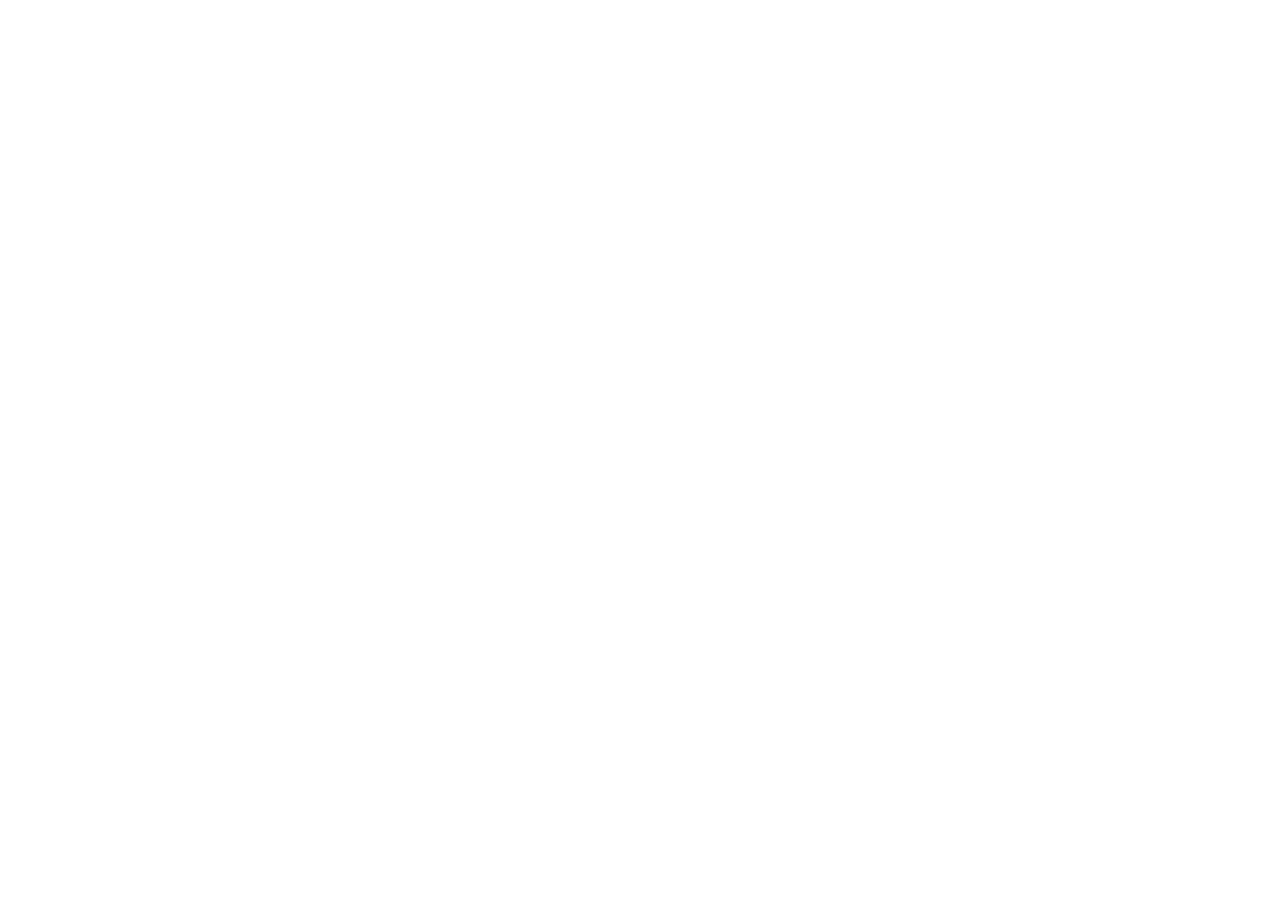
==== gerador-de-conselho/index.html @ 0e3d2674 "feat: first commit of the project" ====
<!DOCTYPE html>
<html lang="en">
  <head>
    <meta charset="UTF-8" />
    <meta name="viewport" content="width=device-width, initial-scale=1.0" />

    <link rel="preconnect" href="https://fonts.googleapis.com" />
    <link rel="preconnect" href="https://fonts.gstatic.com" crossorigin />
    <link
      href="https://fonts.googleapis.com/css2?family=Manrope:wght@800&display=swap"
      rel="stylesheet"
    />

    <link
      rel="shortcut icon"
      href="./assets/favicon-32x32.png"
      type="image/x-icon"
    />

    <title>Gerador de Conselhos</title>
  </head>
  <body></body>
</html>
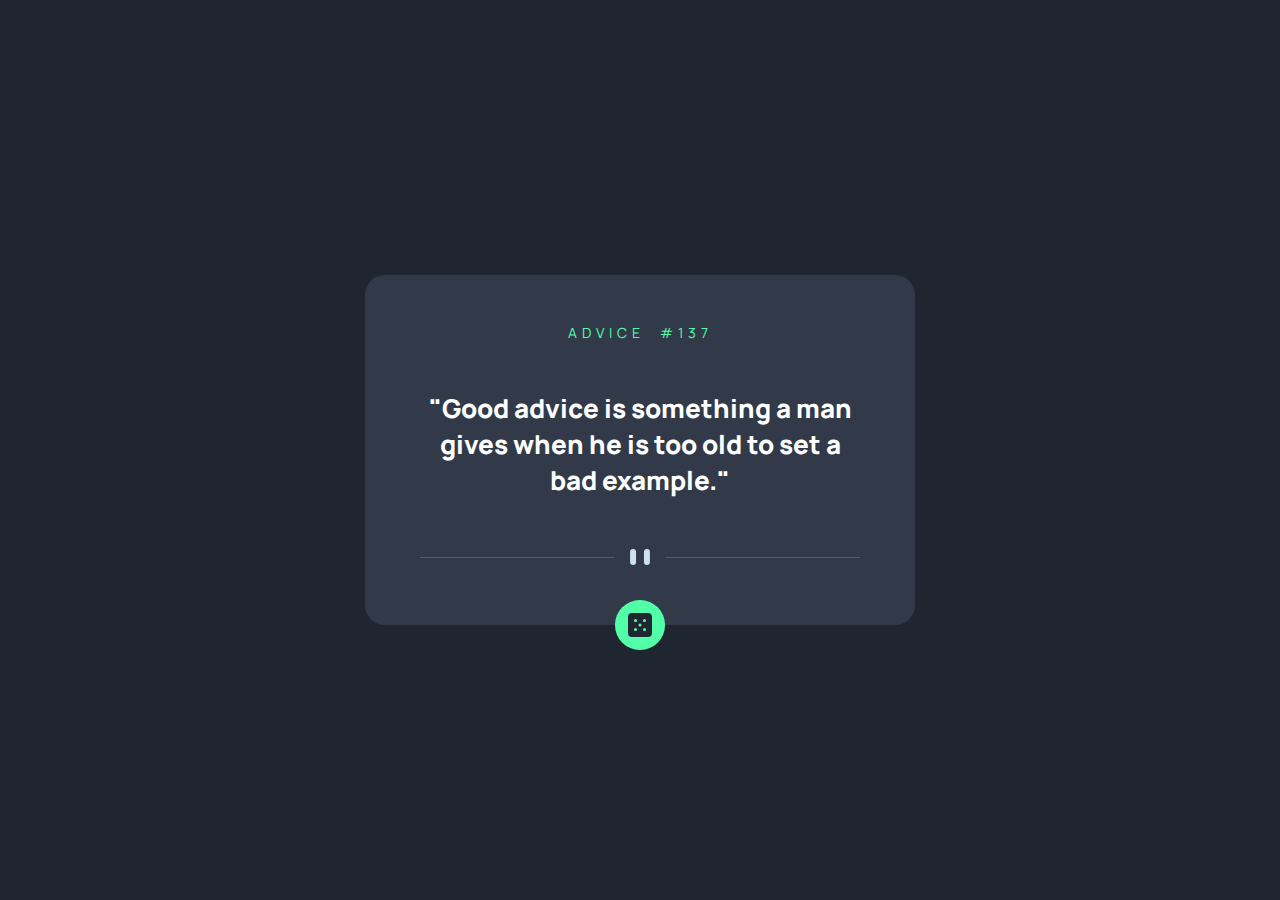
==== commit c2dd6f19: "feat: add and style project" ====
--- a/gerador-de-conselho/index.html
+++ b/gerador-de-conselho/index.html
@@ -17,7 +17,27 @@
       type="image/x-icon"
     />
 
+    <link rel="stylesheet" href="style.css" />
+
     <title>Gerador de Conselhos</title>
   </head>
-  <body></body>
+  <body>
+    <main>
+      <p>ADVICE <span id="advice-id">#137</span></p>
+
+      <h1 id="advice">
+        "Good advice is something a man gives when he is too old to set a bad
+        example."
+      </h1>
+
+      <div class="divisor"></div>
+
+      <div class="dice">
+        <div class="blur"></div>
+        <img src="./assets/icon-dice.svg" alt="" />
+      </div>
+    </main>
+
+    <script src="script.js"></script>
+  </body>
 </html>
--- a/gerador-de-conselho/style.css
+++ b/gerador-de-conselho/style.css
@@ -0,0 +1,108 @@
+* {
+  margin: 0;
+  padding: 0;
+  box-sizing: border-box;
+}
+
+:root {
+  --light-cyan: hsl(193, 38%, 86%);
+  --neon-green: hsl(150, 100%, 66%);
+  --grayish-blue: hsl(217, 19%, 38%);
+  --dark-grayish-blue: hsl(217, 19%, 24%);
+  --dark-blue: hsl(218, 23%, 16%);
+}
+
+body {
+  height: 100vh;
+  width: 100vw;
+
+  display: flex;
+  align-items: center;
+  justify-content: center;
+
+  background-color: var(--dark-blue);
+
+  font-family: "Manrope", sans-serif;
+}
+
+main {
+  width: 550px;
+  max-width: 90%;
+  height: 350px;
+  max-height: 60%;
+
+  background-color: var(--dark-grayish-blue);
+  border-radius: 20px;
+
+  display: flex;
+  flex-direction: column;
+  align-items: center;
+  justify-content: space-evenly;
+
+  text-align: center;
+
+  position: relative;
+}
+
+main p {
+  width: 80%;
+
+  display: flex;
+  justify-content: center;
+  gap: 15px;
+
+  font-size: 14px;
+  letter-spacing: 5px;
+  color: var(--neon-green);
+}
+
+main h1 {
+  font-size: 26px;
+  font-weight: 800;
+
+  color: white;
+  width: 80%;
+}
+
+main .divisor {
+  background-image: url("./assets/pattern-divider-desktop.svg");
+  background-size: contain;
+  background-position: center;
+  background-repeat: no-repeat;
+  width: 80%;
+  height: 6%;
+  margin-bottom: 10px;
+}
+
+main .dice {
+  max-width: 80%;
+
+  z-index: 0;
+  cursor: pointer;
+
+  background-color: var(--neon-green);
+
+  display: flex;
+  flex-direction: column;
+  align-items: center;
+  justify-content: center;
+
+  padding: 0.8rem;
+  border-radius: 50%;
+
+  position: absolute;
+  bottom: -25px;
+}
+
+main .dice:hover .blur {
+  position: absolute;
+  z-index: -1;
+  padding: 25px;
+  border-radius: 50%;
+  background-color: var(--neon-green);
+  filter: blur(20px);
+}
+
+main .dice:hover {
+  box-shadow: blur(200px);
+}
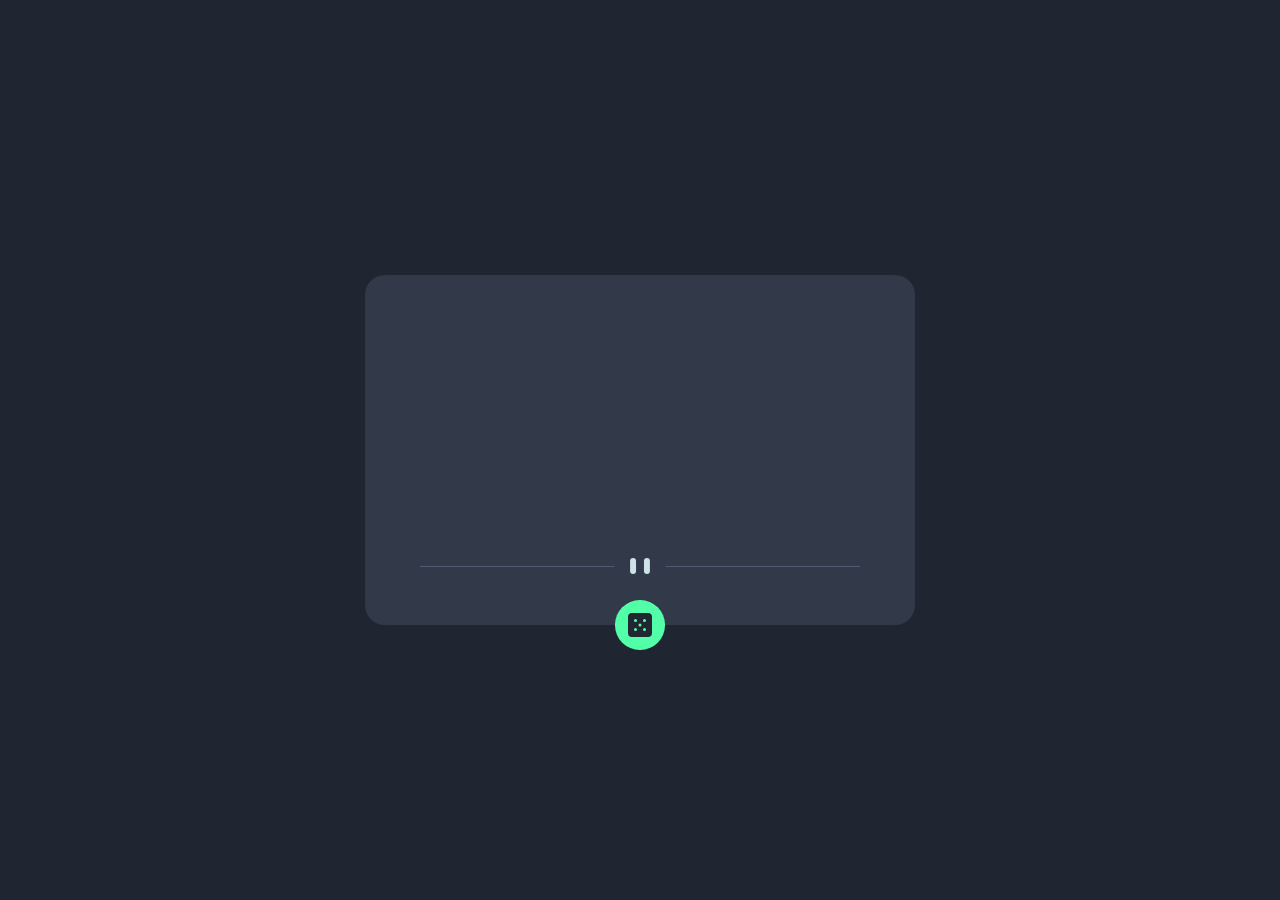
==== commit 666fa242: "feat: make the project interactive" ====
--- a/gerador-de-conselho/index.html
+++ b/gerador-de-conselho/index.html
@@ -23,21 +23,21 @@
   </head>
   <body>
     <main>
-      <p>ADVICE <span id="advice-id">#137</span></p>
+      <p id="texto"></p>
 
-      <h1 id="advice">
-        "Good advice is something a man gives when he is too old to set a bad
-        example."
-      </h1>
+      <section>
+        <h1 id="advice"></h1>
+      </section>
 
       <div class="divisor"></div>
 
-      <div class="dice">
+      <div class="dice" id="dice">
         <div class="blur"></div>
         <img src="./assets/icon-dice.svg" alt="" />
       </div>
     </main>
 
+    <script src="advice-api.js"></script>
     <script src="script.js"></script>
   </body>
 </html>
--- a/gerador-de-conselho/style.css
+++ b/gerador-de-conselho/style.css
@@ -39,39 +39,51 @@
   align-items: center;
   justify-content: space-evenly;
 
-  text-align: center;
-
   position: relative;
 }
 
 main p {
-  width: 80%;
-
-  display: flex;
-  justify-content: center;
-  gap: 15px;
+  position: absolute;
+  top: 10%;
 
   font-size: 14px;
   letter-spacing: 5px;
   color: var(--neon-green);
 }
 
-main h1 {
-  font-size: 26px;
-  font-weight: 800;
+main section {
+  display: flex;
+  align-items: center;
 
   color: white;
   width: 80%;
 }
 
+main section h1 {
+  font-size: 26px;
+  font-weight: 800;
+
+  text-align: center;
+  width: 100%;
+
+  transition: opacity 0.4s ease-in-out;
+  opacity: 1;
+}
+
+main section h1.hidden {
+  opacity: 0;
+}
+
 main .divisor {
+  position: absolute;
+  bottom: 14%;
+
   background-image: url("./assets/pattern-divider-desktop.svg");
   background-size: contain;
   background-position: center;
   background-repeat: no-repeat;
   width: 80%;
   height: 6%;
-  margin-bottom: 10px;
 }
 
 main .dice {
